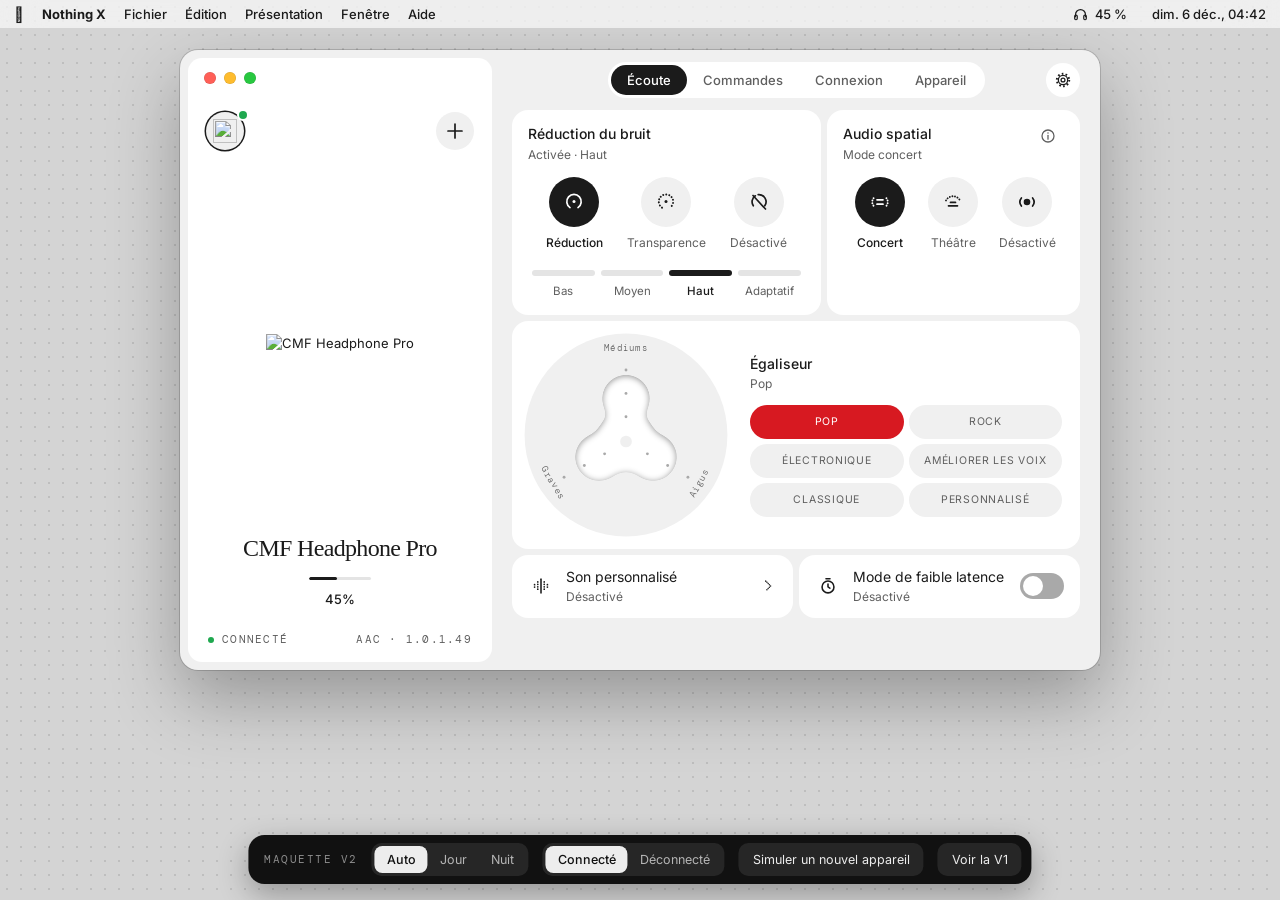
==== maquette/v2.html @ 27f474c6 "Maquettes de Nothing X pour Mac et sonde Bluetooth en lecture seule Deux maquettes interactives (V1 " ====
<!doctype html>
<html lang="fr" data-theme="light">
<head>
<meta charset="utf-8">
<meta name="viewport" content="width=device-width, initial-scale=1">
<title>Nothing X pour Mac · maquette V2</title>
<link rel="preconnect" href="https://fonts.googleapis.com">
<link rel="preconnect" href="https://fonts.gstatic.com" crossorigin>
<link href="https://fonts.googleapis.com/css2?family=DM+Mono:wght@300;400&family=Doto:wght@600;800&family=Inter:wght@400;500;600&family=Old+Standard+TT&display=swap" rel="stylesheet">
<link rel="stylesheet" href="style.css?v=4">
<link rel="stylesheet" href="v2.css?v=4">
</head>
<body>

<div class="menubar">
  <div class="mb-left">
    <span class="mb-apple">&#63743;</span>
    <b>Nothing X</b><span>Fichier</span><span>Édition</span><span>Présentation</span><span>Fenêtre</span><span>Aide</span>
  </div>
  <div class="mb-right">
    <button class="mb-item" id="mbItem" data-act="pop" aria-label="Nothing X dans la barre des menus"></button>
    <span id="mbClock"></span>
  </div>
</div>

<div class="scene">
  <div class="window v2" id="win">
    <aside class="panel">
      <div class="lights"><i></i><i></i><i></i></div>
      <div class="stage" id="stage"></div>
    </aside>
    <section class="main">
      <header class="toolbar" id="toolbar"></header>
      <div class="content" id="content"></div>
    </section>
    <div id="menu"></div>
    <div id="modal"></div>
  </div>
</div>

<div id="popover"></div>
<div id="hud"></div>

<div class="mockbar" id="mockbar"></div>

<script src="shared.js?v=4"></script>
<script src="v2.js?v=4"></script>
</body>
</html>
---- maquette/style.css ----
/* Nothing X pour Mac — maquette
   Jetons relevés sur les captures de l'app mobile (mode jour) ; le mode nuit en est dérivé. */

:root {
  --bg: #F0F0F0;
  --surface: #FFFFFF;
  --well: #F0F0F0;
  --text: #1B1B1B;
  --text2: #5F5F5F;
  --text3: #A9A9A9;
  --track: #E4E4E4;
  --inv: #1B1B1B;
  --on-inv: #FFFFFF;
  --red: #D71921;
  --green: #1FA84F;
  --scrim: rgba(0, 0, 0, .42);
  --blob: #F6F6F6;
  --blob-shadow: rgba(0, 0, 0, .42);
  --desk: #D4D4D4;
  --desk-dot: rgba(0, 0, 0, .10);
  --win-edge: rgba(0, 0, 0, .16);
  --bar: rgba(255, 255, 255, .62);

  --serif: "Old Standard TT", "Bodoni 72", Didot, Georgia, serif;
  --sans: Inter, -apple-system, "Helvetica Neue", sans-serif;
  --mono: "DM Mono", "SF Mono", Menlo, monospace;
  --dot: Doto, "DM Mono", monospace;
}

[data-theme="dark"] {
  --bg: #000000;
  --surface: #1B1B1B;
  --well: #2C2C2C;
  --text: #FFFFFF;
  --text2: #A3A3A3;
  --text3: #5E5E5E;
  --track: #343434;
  --inv: #FFFFFF;
  --on-inv: #000000;
  --scrim: rgba(0, 0, 0, .62);
  --blob: #333333;
  --blob-shadow: rgba(0, 0, 0, .85);
  --desk: #242426;
  --desk-dot: rgba(255, 255, 255, .07);
  --win-edge: rgba(255, 255, 255, .14);
  --bar: rgba(30, 30, 32, .7);
}

* { box-sizing: border-box; margin: 0; }
html, body { height: 100%; }
body {
  font: 400 14px/1.4 var(--sans);
  color: var(--text);
  background: var(--desk) radial-gradient(var(--desk-dot) 1px, transparent 1.4px) 0 0 / 14px 14px;
  overflow: hidden;
  -webkit-font-smoothing: antialiased;
}
button { font: inherit; color: inherit; background: none; border: 0; padding: 0; cursor: pointer; text-align: inherit; }
button:focus-visible { outline: 2px solid var(--red); outline-offset: 2px; }
svg { display: block; }
.ic { width: 24px; height: 24px; fill: none; stroke: currentColor; stroke-width: 1.7; stroke-linecap: round; stroke-linejoin: round; }
.ic .f { fill: currentColor; stroke: none; }
.serif { font-family: var(--serif); font-weight: 400; letter-spacing: -.028em; }

/* ---------- Bureau ---------- */
.menubar {
  position: fixed; inset: 0 0 auto 0; height: 28px; z-index: 30;
  display: flex; justify-content: space-between; align-items: center; padding: 0 14px;
  font: 500 13px/1 -apple-system, var(--sans);
  background: var(--bar); backdrop-filter: blur(20px);
}
.mb-left, .mb-right { display: flex; align-items: center; gap: 18px; }
.mb-left b { font-weight: 700; }
.mb-apple { font-size: 15px; }
.mb-item { display: flex; align-items: center; gap: 6px; height: 22px; padding: 0 7px; border-radius: 5px; font-variant-numeric: tabular-nums; }
.mb-item.open, .mb-item:hover { background: rgba(128, 128, 128, .28); }
.mb-item svg { width: 17px; height: 17px; }
.mb-item.off { opacity: .45; }

.scene { position: fixed; inset: 28px 0 76px 0; display: flex; align-items: flex-start; justify-content: center; padding-top: 22px; }

.window {
  position: relative; flex: none; width: 1060px; height: 744px;
  display: grid; grid-template-columns: 400px 1fr;
  background: var(--bg); border-radius: 14px; overflow: hidden;
  box-shadow: 0 0 0 1px var(--win-edge), 0 28px 70px rgba(0, 0, 0, .30);
  transform-origin: top center;
}
.lights { position: absolute; top: 18px; left: 18px; display: flex; gap: 8px; z-index: 20; }
.lights i { width: 12px; height: 12px; border-radius: 50%; background: #FF5F57; box-shadow: inset 0 0 0 .5px rgba(0, 0, 0, .15); }
.lights i:nth-child(2) { background: #FEBC2E; }
.lights i:nth-child(3) { background: #28C840; }

/* ---------- Scène (colonne appareil) ---------- */
.stage { display: flex; flex-direction: column; padding: 58px 22px 22px 28px; min-height: 0; }
.stage h1 { font-size: 30px; line-height: 1.1; }
.rail { display: flex; align-items: center; gap: 12px; margin-top: 18px; }
.avatar { position: relative; width: 44px; height: 44px; border-radius: 50%; background: var(--surface); display: grid; place-items: center; }
.avatar img { width: 28px; height: 28px; object-fit: contain; }
.avatar.sel { box-shadow: 0 0 0 1.5px var(--text); }
.avatar::after { content: ""; position: absolute; top: -1px; right: -3px; width: 8px; height: 8px; border-radius: 50%; background: var(--text3); box-shadow: 0 0 0 2px var(--bg); }
.avatar.live::after { background: var(--green); }
.circ { width: 44px; height: 44px; border-radius: 50%; background: var(--surface); display: grid; place-items: center; flex: none; }
.circ:hover { background: color-mix(in srgb, var(--surface) 88%, var(--text)); }
.rail .circ { margin-left: auto; }

.hero { flex: 1; min-height: 0; display: grid; place-items: center; position: relative; }
[data-theme="dark"] .hero::before { content: ""; position: absolute; inset: 6% 0; background: radial-gradient(closest-side, rgba(255, 255, 255, .09), transparent 72%); }
.hero img { position: relative; max-width: 290px; max-height: 300px; object-fit: contain; animation: rise .35s ease both; }
.hero img.side { max-height: 270px; }
.hero img.tall { max-height: 330px; }
.dev-name { text-align: center; font-size: 27px; line-height: 1.15; }
.batt { display: flex; flex-direction: column; align-items: center; gap: 10px; margin-top: 18px; min-height: 40px; font-size: 13px; font-weight: 500; }
.batt-bar { width: 62px; height: 3px; border-radius: 2px; background: var(--track); overflow: hidden; }
.batt-bar i { display: block; height: 100%; background: var(--text); border-radius: 2px; }
.batt-multi { display: flex; gap: 22px; }
.batt-multi div { display: flex; flex-direction: column; align-items: center; gap: 8px; }
.batt-multi small { font: 400 10.5px var(--mono); letter-spacing: .1em; text-transform: uppercase; color: var(--text2); }
.stage-foot { display: flex; justify-content: space-between; align-items: center; margin-top: 26px; padding-right: 6px; font: 400 11px var(--mono); letter-spacing: .12em; text-transform: uppercase; color: var(--text2); }
.stage-foot .st { display: flex; align-items: center; gap: 8px; }
.stage-foot .st::before { content: ""; width: 6px; height: 6px; border-radius: 50%; background: var(--text3); }
.stage-foot .st.live::before { background: var(--green); }

/* ---------- Volet de droite ---------- */
.pane { overflow-y: auto; padding: 0 28px 22px 6px; min-height: 0; scrollbar-width: none; }
.pane::-webkit-scrollbar { display: none; }
.pane-top { height: 68px; display: flex; align-items: flex-end; justify-content: space-between; padding-bottom: 12px; }
.pane-top .back { width: 44px; height: 44px; display: grid; place-items: center; margin-left: -10px; border-radius: 50%; }
.pane-top .back:hover { background: var(--surface); }
.pane-in { animation: none; }
.pane-in.enter { animation: rise .26s ease both; }
@keyframes rise { from { opacity: 0; transform: translateY(8px); } }

.page { max-width: 560px; }
.page > h2 { font-size: 34px; line-height: 1.12; margin: 2px 0 20px; }
.page > .lede { color: var(--text2); font-size: 15px; line-height: 1.55; margin: -6px 0 22px; max-width: 46ch; }
.sect { font-size: 13.5px; font-weight: 500; margin: 24px 0 10px 6px; }
.note { color: var(--text2); font-size: 12.5px; line-height: 1.5; margin: 10px 6px 16px; }

.card { background: var(--surface); border-radius: 20px; padding: 16px 20px 18px; }
.card + .card, .card + .tiles { margin-top: 6px; }
.card-head { display: flex; justify-content: space-between; align-items: flex-start; }
.card h3 { font-size: 16px; font-weight: 500; }
.card-head p { color: var(--text2); font-size: 13px; margin-top: 3px; }
.more { width: 32px; height: 24px; display: grid; place-items: center; border-radius: 12px; }
.more:hover { background: var(--well); }

.modes { display: grid; grid-template-columns: repeat(3, 1fr); margin-top: 14px; }
.mode { display: flex; flex-direction: column; align-items: center; gap: 10px; font-size: 13px; color: var(--text2); }
.mode-dot { width: 62px; height: 62px; border-radius: 50%; background: var(--well); color: var(--text); display: grid; place-items: center; transition: background .18s, color .18s; }
.mode.on { color: var(--text); font-weight: 500; }
.mode.on .mode-dot { background: var(--inv); color: var(--on-inv); }
.mode:not(.on):hover .mode-dot { background: var(--track); }

.levels { display: grid; grid-template-columns: repeat(4, 1fr); gap: 8px; margin: 16px 28px 0; transition: opacity .2s; }
.levels.idle { opacity: .28; pointer-events: none; }
.lvl { display: flex; flex-direction: column; align-items: center; gap: 9px; font-size: 12.5px; color: var(--text2); padding-top: 4px; }
.lvl i { width: 100%; height: 6px; border-radius: 3px; background: var(--track); transition: background .18s; }
.lvl.on { color: var(--text); font-weight: 500; }
.lvl.on i { background: var(--inv); }

.tiles { display: grid; grid-template-columns: repeat(4, 1fr); gap: 6px; }
.tile { background: var(--surface); border-radius: 20px; padding: 16px 16px 14px; height: 116px; display: flex; flex-direction: column; align-items: flex-start; }
button.tile:hover { background: color-mix(in srgb, var(--surface) 93%, var(--text)); }
.tile b { font-size: 14.5px; font-weight: 500; line-height: 1.25; }
.tile span { color: var(--text2); font-size: 12.5px; margin-top: 2px; }
.tile .foot { margin-top: auto; }

/* Listes groupées : rangées séparées de 2 px, seuls les coins extérieurs sont arrondis */
.group { display: flex; flex-direction: column; gap: 2px; }
.row { background: var(--surface); min-height: 58px; padding: 14px 20px; display: flex; align-items: center; gap: 16px; border-radius: 4px; width: 100%; }
.row:first-child { border-top-left-radius: 20px; border-top-right-radius: 20px; }
.row:last-child { border-bottom-left-radius: 20px; border-bottom-right-radius: 20px; }
button.row:hover { background: color-mix(in srgb, var(--surface) 94%, var(--text)); }
.row-ic { width: 26px; display: grid; place-items: center; flex: none; }
.row-main { flex: 1; display: flex; flex-direction: column; gap: 2px; min-width: 0; }
.row-t { font-size: 15.5px; }
.row-s { font-size: 13px; color: var(--text2); }
.row-v { font-size: 13.5px; color: var(--text2); font-variant-numeric: tabular-nums; }
.row.danger { color: var(--red); font-weight: 500; }
.row.dim { color: var(--text3); }
.row.sub .row-t { font-size: 14.5px; color: var(--text2); }
.chev { color: var(--text); flex: none; }
.chev svg { width: 18px; height: 18px; }
.bubble { width: 50px; height: 50px; border-radius: 50%; background: var(--well); display: grid; place-items: center; flex: none; }

.tog { width: 44px; height: 26px; border-radius: 13px; background: var(--text3); position: relative; flex: none; transition: background .2s; }
.tog::after { content: ""; position: absolute; top: 3px; left: 3px; width: 20px; height: 20px; border-radius: 50%; background: #fff; transition: transform .2s; }
.tog.on { background: var(--inv); }
.tog.on::after { transform: translateX(18px); background: var(--on-inv); }
.check { width: 22px; height: 22px; border-radius: 5px; border: 1.5px solid var(--text3); display: grid; place-items: center; flex: none; color: transparent; }
.check.on { background: var(--inv); border-color: var(--inv); color: var(--on-inv); }
.check svg { width: 14px; height: 14px; stroke-width: 2.4; }
.radio { width: 22px; height: 22px; border-radius: 50%; border: 1.5px solid var(--text3); flex: none; }
.radio.on { border: 0; background: radial-gradient(circle, var(--on-inv) 0 3.5px, var(--inv) 4.2px); }

.pill { height: 52px; border-radius: 26px; padding: 0 28px; display: inline-flex; align-items: center; justify-content: center; font-size: 15.5px; font-weight: 500; background: var(--surface); }
.pill.dark { background: var(--inv); color: var(--on-inv); }
.pill.red { background: var(--red); color: #fff; }
.pill.wide { width: 100%; }
.pill:hover { filter: brightness(.94); }
[data-theme="dark"] .pill:hover { filter: brightness(1.12); }

/* ---------- Égaliseur ---------- */
.eq-wrap { display: flex; flex-direction: column; align-items: center; }
#eqsvg { width: 318px; height: 318px; touch-action: none; }
#eqsvg .disc { fill: var(--surface); }
#eqsvg .axis-dot { fill: var(--text3); }
#eqsvg text { font: 300 12px var(--mono); letter-spacing: .14em; fill: var(--text2); text-anchor: middle; }
#eqsvg .lobe { fill: var(--blob); transition: transform .5s cubic-bezier(.3, .8, .2, 1); }
#eqsvg.drag .lobe, #eqsvg.drag .handle { transition: none; }
#eqsvg .handle { fill: var(--text); cursor: grab; transition: transform .5s cubic-bezier(.3, .8, .2, 1), opacity .2s; }
#eqsvg:not(.custom) .handle { opacity: 0; pointer-events: none; }
#eqsvg .core { fill: var(--track); opacity: .6; }
.presets { display: grid; grid-template-columns: repeat(3, 1fr); gap: 6px; width: 100%; margin-top: 22px; }
.preset { height: 46px; border-radius: 23px; background: var(--surface); color: var(--text2); font-size: 12px; letter-spacing: .09em; text-transform: uppercase; text-align: center; transition: background .18s, color .18s; }
.preset.on { background: var(--red); color: #fff; }

/* ---------- Superpositions ---------- */
#overlay:empty, #modal:empty, #popover:empty, #hud:empty { display: none; }
#overlay { position: absolute; inset: 0; background: var(--bg); z-index: 10; padding: 58px 28px 26px; display: flex; flex-direction: column; animation: rise .25s ease both; }
#overlay h2 { font-size: 34px; margin: 14px 0 12px; }
#overlay .lede { color: var(--text2); font-size: 15px; max-width: 44ch; }
.scan { flex: 1; display: grid; place-items: center; min-height: 0; }
.scan svg { width: 330px; height: 330px; }
.scan line { stroke-width: 1.3; transform-origin: 165px 165px; }
.scan .l1 { stroke: var(--text); animation: spin 5s linear infinite; }
.scan .l2 { stroke: var(--text3); animation: spin 8s linear infinite reverse; }
.scan .l3 { stroke: var(--text3); animation: spin 13s linear infinite; }
@keyframes spin { to { transform: rotate(360deg); } }
.found { display: flex; flex-direction: column; align-items: center; gap: 6px; animation: rise .4s ease both; }
.found img { height: 190px; margin-bottom: 14px; }
.found h3 { font-size: 28px; }
.found p { color: var(--text2); margin-bottom: 18px; }
.found .pill { min-width: 240px; }
.ov-foot { display: flex; align-items: center; justify-content: space-between; }
.ov-foot p { color: var(--text2); }
.ov-foot p button { color: var(--text); font-weight: 500; }
.circ.big { width: 56px; height: 56px; }

#modal { position: absolute; inset: 0; z-index: 15; background: var(--scrim); display: grid; place-items: center; animation: fade .2s ease both; }
@keyframes fade { from { opacity: 0; } }
.dialog { width: 430px; background: var(--bg); border-radius: 26px; padding: 30px 28px 24px; text-align: center; animation: rise .25s ease both; }
.dialog h3 { font-size: 18px; font-weight: 500; }
.dialog p { color: var(--text2); font-size: 15px; line-height: 1.55; margin: 14px 0 22px; }
.dialog .btns { display: flex; gap: 8px; }
.dialog .btns .pill { flex: 1; }
.dialog .art { width: 300px; margin: 0 auto 18px; color: var(--text2); }
.guide { width: 780px; height: 610px; padding: 0; display: flex; flex-direction: column; overflow: hidden; }
.guide-head { display: flex; align-items: center; justify-content: center; position: relative; height: 68px; flex: none; }
.guide-head button { position: absolute; right: 20px; top: 18px; width: 34px; height: 34px; display: grid; place-items: center; border-radius: 50%; }
.guide-head button:hover { background: var(--surface); }
.tabs { display: grid; grid-template-columns: 1fr 1fr; flex: none; border-bottom: 1px solid var(--track); }
.tab { height: 44px; text-align: center; font-size: 15px; color: var(--text2); border-bottom: 2px solid transparent; margin-bottom: -1px; }
.tab.on { color: var(--text); font-weight: 500; border-color: var(--text); }
.catalog { display: grid; grid-template-columns: repeat(4, 1fr); gap: 6px; padding: 6px 20px 20px; overflow-y: auto; align-content: start; }
.prod { background: var(--surface); border-radius: 16px; padding: 18px 10px 14px; display: flex; flex-direction: column; align-items: center; gap: 12px; font-size: 13.5px; }
.prod img { height: 108px; max-width: 120px; object-fit: contain; }

/* ---------- Barre des menus : fenêtre flottante ---------- */
#popover { position: fixed; top: 34px; right: 14px; width: 364px; z-index: 40; background: var(--bg); border-radius: 22px; padding: 8px; box-shadow: 0 0 0 1px var(--win-edge), 0 20px 50px rgba(0, 0, 0, .28); animation: rise .18s ease both; }
.pop-head { display: flex; align-items: center; gap: 14px; padding: 10px 12px 14px; }
.pop-head img { width: 54px; height: 54px; object-fit: contain; }
.pop-head b { display: block; white-space: nowrap; font: 400 19px/1.1 var(--serif); letter-spacing: -.02em; }
.pop-head small { display: block; margin-top: 5px; font: 400 10.5px var(--mono); letter-spacing: .12em; text-transform: uppercase; color: var(--text2); }
.pop-head .pct { margin-left: auto; font: 800 24px/1 var(--dot); }
#popover .card { padding: 14px 12px 16px; border-radius: 16px; }
#popover .card h3 { font-size: 13.5px; padding-left: 4px; }
#popover .modes { margin-top: 12px; }
#popover .mode { font-size: 11px; gap: 7px; white-space: nowrap; }
#popover .mode-dot { width: 50px; height: 50px; }
#popover .levels { margin: 14px 8px 0; }
#popover .lvl { font-size: 11px; }
.pop-open { width: 100%; height: 42px; margin-top: 6px; border-radius: 16px; background: var(--surface); text-align: center; font-size: 13.5px; font-weight: 500; }
.pop-off { padding: 6px 14px 14px; color: var(--text2); font-size: 13px; }

/* ---------- Carte d'appairage, façon AirPods ---------- */
#hud { position: fixed; top: 40px; right: 14px; width: 316px; z-index: 45; background: var(--bg); border-radius: 26px; padding: 20px 20px 18px; text-align: center; box-shadow: 0 0 0 1px var(--win-edge), 0 24px 60px rgba(0, 0, 0, .32); animation: drop .45s cubic-bezier(.2, .9, .3, 1.1) both; }
@keyframes drop { from { opacity: 0; transform: translateY(-24px) scale(.96); } }
#hud .eyebrow { font: 400 10.5px var(--mono); letter-spacing: .16em; text-transform: uppercase; color: var(--text2); display: flex; align-items: center; justify-content: center; gap: 8px; }
#hud .eyebrow::before { content: ""; width: 6px; height: 6px; border-radius: 50%; background: var(--red); }
#hud .eyebrow.ok::before { background: var(--green); }
#hud img { height: 150px; margin: 16px auto 12px; display: block; }
#hud h3 { font-size: 25px; }
#hud .pct { font: 800 34px/1 var(--dot); margin: 12px 0 2px; }
#hud p { color: var(--text2); font-size: 13px; margin: 6px 0 14px; }
#hud .btns { display: flex; gap: 6px; }
#hud .pill { flex: 1; height: 44px; font-size: 14px; padding: 0 12px; }

/* ---------- Commandes de la maquette (hors application) ---------- */
.mockbar { position: fixed; left: 50%; bottom: 16px; transform: translateX(-50%); z-index: 50; display: flex; align-items: center; gap: 14px; padding: 8px 10px 8px 16px; border-radius: 16px; background: #111; color: #EDEDED; font: 400 12.5px var(--sans); box-shadow: 0 10px 30px rgba(0, 0, 0, .3); white-space: nowrap; }
.mockbar > span { font: 400 10.5px var(--mono); letter-spacing: .14em; text-transform: uppercase; color: #8C8C8C; }
.seg { display: flex; background: #262626; border-radius: 10px; padding: 3px; }
.seg button { padding: 6px 12px; border-radius: 8px; color: #B5B5B5; }
.seg button.on { background: #EDEDED; color: #111; font-weight: 500; }
.mockbar > button { padding: 9px 14px; border-radius: 10px; background: #262626; }
.mockbar > button:hover { background: #333; }

@media (prefers-reduced-motion: reduce) {
  *, *::before, *::after { animation-duration: .01ms !important; transition-duration: .01ms !important; }
  .scan line { animation: none; }
}

/* ---------- Compléments de pages ---------- */
.sect.first { margin-top: 0; }
.gap { height: 16px; }
.row.tall { min-height: 78px; }
.row.tall .row-ic { width: 50px; }
.row.perm { align-items: flex-start; }
.row.perm .row-t { font-size: 14px; line-height: 1.5; }
.row.perm .link { display: inline-block; margin-top: 8px; color: var(--text); font-weight: 500; font-size: 14px; }
.info-note { display: flex; gap: 14px; align-items: center; margin: 18px 0; padding: 14px 18px; border: 1px solid var(--track); border-radius: 20px; color: var(--text2); font-size: 12.5px; line-height: 1.5; }
.info-note svg { flex: none; color: var(--text); }
.find { padding-top: 8px; }

.offline { min-height: 560px; display: flex; flex-direction: column; justify-content: center; max-width: 440px; }
.offline h2 { font-size: 34px; line-height: 1.12; }
.offline .lede { color: var(--text2); font-size: 15px; line-height: 1.55; margin: 14px 0 28px; }
.off-actions { display: flex; gap: 8px; align-items: center; }
.off-actions .pill { flex: 1; height: 56px; border-radius: 28px; }

.card.fw { padding: 22px 24px 24px; }
.card.fw img { height: 58px; margin-bottom: 18px; }
.card.fw .size { color: var(--text2); margin-top: 2px; }
.card.fw .state { font-size: 12px; color: var(--text2); margin: 8px 0 18px; }
.card.fw .body, .card.fw ol { color: var(--text2); font-size: 14.5px; line-height: 1.6; }
.card.fw ol { padding-left: 20px; margin-top: 10px; }
.progress { height: 3px; border-radius: 2px; background: var(--track); margin-top: 18px; overflow: hidden; }
.progress i { display: block; height: 100%; background: var(--text); }
.progress.run i { animation: fill 2s ease-in-out both; }
@keyframes fill { from { width: 0; } to { width: 100%; } }
.pill:disabled { opacity: .5; cursor: default; }

.sws { display: flex; gap: 12px; padding-right: 4px; }
.sw { width: 20px; height: 20px; border-radius: 50%; background: var(--c); box-shadow: inset 0 0 0 1px rgba(128, 128, 128, .45); }
.sw.on { outline: 1.5px solid var(--text); outline-offset: 3px; }
#hud img, .found img { max-width: 240px; object-fit: contain; }

.mockbar a { color: #EDEDED; text-decoration: none; padding: 9px 14px; border-radius: 10px; background: #262626; }
.mockbar a:hover { background: #333; }
---- maquette/v2.css ----
/* Nothing X pour Mac — V2 : même direction artistique, disposition macOS.
   S'ajoute à style.css (jetons et composants communs). */

.v2 { --blob: #FFFFFF; }
[data-theme="dark"] .v2 { --blob: #3F3F3F; }

.window.v2 { width: 920px; height: 620px; grid-template-columns: 312px 1fr; border-radius: 18px; font-size: 13px; }
.v2 .lights { top: 22px; left: 24px; }

/* ---------- Panneau appareil : colonne flottante, comme les barres latérales de macOS ---------- */
.panel { margin: 8px 0 8px 8px; border-radius: 14px; background: var(--surface); display: flex; min-height: 0; }
.v2 .stage { flex: 1; padding: 54px 18px 16px; }
.v2 .rail { margin-top: 0; gap: 10px; }
.v2 .avatar, .v2 .rail .circ { width: 38px; height: 38px; background: var(--well); }
.v2 .avatar img { width: 24px; height: 24px; }
.v2 .avatar::after { box-shadow: 0 0 0 2px var(--surface); }
.v2 .hero img { max-height: 248px; max-width: 232px; }
.v2 .hero img.side { max-height: 236px; }
.v2 .dev-name { font-size: 24px; }
.v2 .batt { margin-top: 14px; }
.v2 .stage-foot { margin-top: 16px; padding: 0 2px; font-size: 10.5px; }

/* ---------- Barre d'outils et onglets ---------- */
.main { display: flex; flex-direction: column; min-width: 0; min-height: 0; }
.toolbar { height: 60px; flex: none; display: grid; grid-template-columns: 34px 1fr 34px; align-items: center; padding: 0 20px; }
.tabs2 { grid-column: 2; justify-self: center; display: flex; padding: 3px; border-radius: 19px; background: var(--surface); }
.tabs2 button { height: 30px; padding: 0 16px; border-radius: 15px; font-size: 13px; font-weight: 500; color: var(--text2); transition: background .15s, color .15s; }
.tabs2 button:hover:not(.on):not(:disabled) { color: var(--text); }
.tabs2 button.on { background: var(--inv); color: var(--on-inv); }
.tabs2 button:disabled { opacity: .35; cursor: default; }
.tool { grid-column: 3; width: 34px; height: 34px; border-radius: 50%; background: var(--surface); display: grid; place-items: center; }
.tool svg { width: 18px; height: 18px; }
.content { flex: 1; min-height: 0; overflow-y: auto; padding: 0 20px 20px; scrollbar-width: none; }
.content::-webkit-scrollbar { display: none; }
.content.enter > * { animation: rise .22s ease both; }

/* ---------- Composants, en densité bureau ---------- */
.v2 .card { border-radius: 16px; padding: 14px 16px 16px; }
.v2 .card h3 { font-size: 14px; }
.v2 .card-head p { font-size: 12px; }
.v2 .modes { margin-top: 14px; }
.v2 .mode { font-size: 12px; gap: 8px; }
.v2 .mode-dot { width: 50px; height: 50px; }
.v2 .levels { margin: 14px 4px 0; gap: 6px; }
.v2 .lvl { font-size: 11.5px; gap: 7px; }
.v2 .more svg { width: 18px; height: 18px; color: var(--text2); }

.duo { display: grid; grid-template-columns: 1.22fr 1fr; gap: 6px; margin-bottom: 6px; }
.duo.solo { grid-template-columns: 1fr; }
.duo.even { grid-template-columns: 1fr 1fr; margin-bottom: 0; }
.v2 .duo .card { margin-top: 0; }

.v2 .card.eqcard { display: grid; grid-template-columns: 208px 1fr; gap: 20px; align-items: center; padding: 10px 18px 10px 10px; margin: 0 0 6px; }
.v2 #eqsvg { width: 208px; height: 208px; }
.v2 #eqsvg .disc { fill: var(--well); }
.v2 #eqsvg text { font-size: 14px; }
.v2 .presets { grid-template-columns: 1fr 1fr; gap: 5px; margin-top: 12px; }
.v2 .preset { height: 34px; border-radius: 17px; font-size: 10.5px; letter-spacing: .07em; background: var(--well); }
.v2 .preset.on { background: var(--red); color: #fff; }

.v2 .card.line { display: flex; align-items: center; gap: 12px; width: 100%; padding: 12px 16px; text-align: left; }
.v2 button.card.line:hover { background: color-mix(in srgb, var(--surface) 94%, var(--text)); }

.v2 .sect { font-size: 12.5px; margin: 18px 0 8px 4px; }
.v2 .sect.first { margin-top: 2px; }
.v2 .row { min-height: 48px; padding: 9px 16px; gap: 12px; }
.v2 .row:first-child { border-top-left-radius: 16px; border-top-right-radius: 16px; }
.v2 .row:last-child { border-bottom-left-radius: 16px; border-bottom-right-radius: 16px; }
.v2 .row-t { font-size: 14px; }
.v2 .row-s { font-size: 12px; }
.v2 .row-v { font-size: 13px; }
.v2 .row-ic svg { width: 22px; height: 22px; }
.v2 .note { font-size: 12px; margin: 8px 4px 0; }
.hint { color: var(--text2); font-size: 12px; margin: 2px 4px 14px; }

.popup { display: inline-flex; align-items: center; gap: 6px; height: 30px; padding: 0 8px 0 13px; border-radius: 15px; background: var(--well); font-size: 13px; flex: none; }
.popup:hover, .btn:hover { background: var(--track); }
.popup svg { width: 14px; height: 14px; color: var(--text2); }
.btn { height: 30px; padding: 0 14px; border-radius: 15px; background: var(--well); font-size: 13px; font-weight: 500; flex: none; }
.btn:disabled { opacity: .5; }
.chips { display: flex; flex-wrap: wrap; gap: 5px; }
.chip { height: 30px; padding: 0 12px; border-radius: 15px; background: var(--well); color: var(--text2); font-size: 12.5px; }
.chip.on { background: var(--inv); color: var(--on-inv); }

.gest { display: grid; grid-template-columns: 1fr 1fr; gap: 2px; }
.gest .g { background: var(--surface); border-radius: 4px; padding: 10px 16px; display: flex; align-items: center; gap: 12px; min-height: 52px; }
.gest .g:nth-last-child(2) { border-bottom-left-radius: 16px; }
.gest .g:last-child { border-bottom-right-radius: 16px; }
.gest b { display: block; font-size: 13.5px; font-weight: 400; }
.gest small { display: block; font-size: 11.5px; color: var(--text2); margin-top: 1px; }
.gest svg { width: 22px; height: 22px; }

#menu:empty { display: none; }
#menu { position: absolute; z-index: 14; min-width: 210px; padding: 5px; border-radius: 14px; background: var(--surface); box-shadow: 0 0 0 1px var(--win-edge), 0 14px 36px rgba(0, 0, 0, .24); animation: rise .14s ease both; }
#menu button { display: flex; align-items: center; gap: 8px; width: 100%; height: 32px; padding: 0 12px 0 8px; border-radius: 9px; font-size: 13px; }
#menu button:hover { background: var(--well); }
#menu svg { width: 14px; height: 14px; stroke-width: 2.2; visibility: hidden; }
#menu .on svg { visibility: visible; }

.v2 .offline { min-height: 480px; max-width: 400px; }
.v2 .offline h2 { font-size: 28px; }

/* ---------- Fenêtres modales ---------- */
.v2 .dialog { border-radius: 22px; }
.dialog.wide { width: 500px; text-align: left; padding: 26px 24px 22px; }
.dialog.wide h2 { font-size: 26px; line-height: 1.15; }
.dialog.wide > p { margin: 10px 0 18px; font-size: 13.5px; }
.dialog.wide .pill { height: 44px; font-size: 14px; }
.dialog .foot { display: flex; justify-content: flex-end; gap: 8px; margin-top: 18px; }
.dialog .foot .pill { min-width: 120px; }
.v2 .scan svg { width: 220px; height: 220px; }
.v2 .scan line { transform-origin: 165px 165px; }
.v2 .scan { min-height: 240px; }
.v2 .found img { height: 150px; }
.seg2 { display: flex; padding: 2px; border-radius: 15px; background: var(--well); }
.seg2 button { height: 26px; padding: 0 12px; border-radius: 13px; font-size: 12.5px; color: var(--text2); }
.seg2 button.on { background: var(--inv); color: var(--on-inv); font-weight: 500; }
kbd { display: inline-grid; place-items: center; min-width: 22px; height: 22px; padding: 0 5px; margin-left: 3px; border-radius: 6px; background: var(--well); font: 500 12px var(--sans); }

/* ---------- Barre des menus enrichie ---------- */
.pop2 .card { padding: 12px 12px 14px; }
.pop2 .card.inline { display: flex; align-items: center; justify-content: space-between; gap: 10px; padding: 10px 10px 10px 16px; }
.pop2 .card.stack h3 { margin-bottom: 10px; }
.pop2 .chip { height: 28px; font-size: 12px; padding: 0 11px; }
.pop-hint { display: flex; align-items: center; justify-content: center; gap: 2px; padding: 10px 0 4px; color: var(--text2); font-size: 11.5px; }
.pop-hint span { margin-left: 8px; }

.mockbar a { color: #EDEDED; text-decoration: none; padding: 9px 14px; border-radius: 10px; background: #262626; }
.mockbar a:hover { background: #333; }
.pop2 .card.inline h3 { white-space: nowrap; }
.pop2 .seg2 button { padding: 0 9px; }
.duo.even.solo { grid-template-columns: 1fr; }

/* Carte brève affichée par le raccourci global de changement de mode */
#hud.toast { width: auto; min-width: 250px; display: flex; align-items: center; gap: 14px; padding: 14px 20px 14px 14px; text-align: left; border-radius: 22px; }
#hud.toast .mode-dot { width: 46px; height: 46px; background: var(--inv); color: var(--on-inv); flex: none; }
#hud.toast small { display: block; font: 400 10.5px var(--mono); letter-spacing: .12em; text-transform: uppercase; color: var(--text2); }
#hud.toast b { display: block; margin-top: 3px; font-size: 15px; font-weight: 500; }
.dialog.wide .progress { margin: 14px 4px 0; }
.dialog.wide .progress.run i { animation-duration: 2.6s; }
#menu button:focus-visible { outline: none; background: var(--well); }
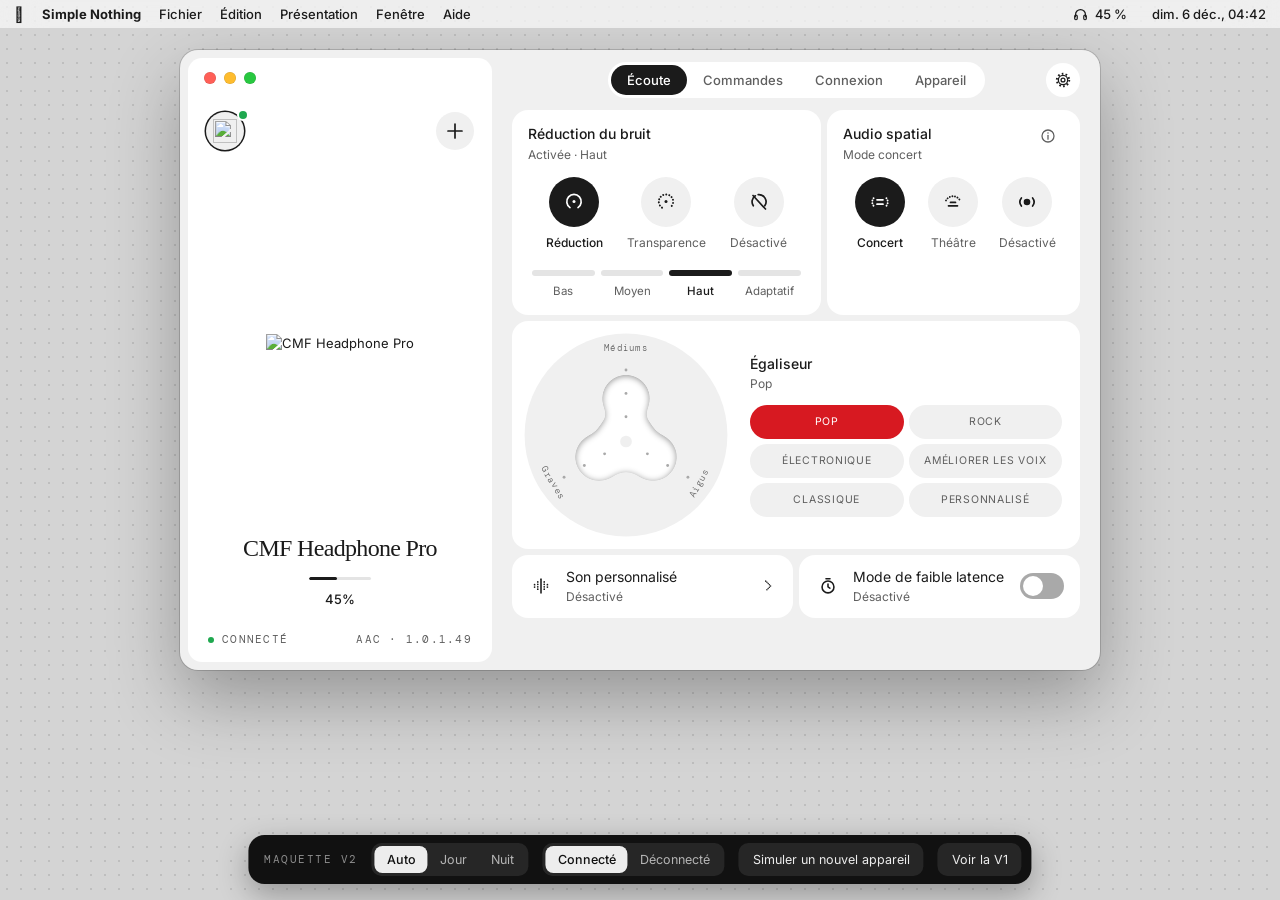
==== commit 22b1e8a8: "L'app s'appelle Simple Nothing Nom, identifiant, dossier des sources, scripts, documentation et maqu" ====
--- a/maquette/v2.html
+++ b/maquette/v2.html
@@ -3,22 +3,22 @@
 <head>
 <meta charset="utf-8">
 <meta name="viewport" content="width=device-width, initial-scale=1">
-<title>Nothing X pour Mac · maquette V2</title>
+<title>Simple Nothing · maquette V2</title>
 <link rel="preconnect" href="https://fonts.googleapis.com">
 <link rel="preconnect" href="https://fonts.gstatic.com" crossorigin>
 <link href="https://fonts.googleapis.com/css2?family=DM+Mono:wght@300;400&family=Doto:wght@600;800&family=Inter:wght@400;500;600&family=Old+Standard+TT&display=swap" rel="stylesheet">
-<link rel="stylesheet" href="style.css?v=4">
-<link rel="stylesheet" href="v2.css?v=4">
+<link rel="stylesheet" href="style.css?v=7">
+<link rel="stylesheet" href="v2.css?v=7">
 </head>
 <body>
 
 <div class="menubar">
   <div class="mb-left">
     <span class="mb-apple">&#63743;</span>
-    <b>Nothing X</b><span>Fichier</span><span>Édition</span><span>Présentation</span><span>Fenêtre</span><span>Aide</span>
+    <b>Simple Nothing</b><span>Fichier</span><span>Édition</span><span>Présentation</span><span>Fenêtre</span><span>Aide</span>
   </div>
   <div class="mb-right">
-    <button class="mb-item" id="mbItem" data-act="pop" aria-label="Nothing X dans la barre des menus"></button>
+    <button class="mb-item" id="mbItem" data-act="pop" aria-label="Simple Nothing dans la barre des menus"></button>
     <span id="mbClock"></span>
   </div>
 </div>
@@ -43,7 +43,7 @@
 
 <div class="mockbar" id="mockbar"></div>
 
-<script src="shared.js?v=4"></script>
-<script src="v2.js?v=4"></script>
+<script src="shared.js?v=7"></script>
+<script src="v2.js?v=7"></script>
 </body>
 </html>
--- a/maquette/style.css
+++ b/maquette/style.css
@@ -1,5 +1,11 @@
-/* Nothing X pour Mac — maquette
+/* Simple Nothing — maquette
    Jetons relevés sur les captures de l'app mobile (mode jour) ; le mode nuit en est dérivé. */
+
+/* Polices de Nothing : utilisées si elles ont été copiées dans assets/fonts/ (hors dépôt),
+   sinon les polices de remplacement prennent le relais. La plage de graisses évite le faux gras. */
+@font-face { font-family: "N Headline"; src: url(assets/fonts/NType82-Regular.otf); font-weight: 100 900; }
+@font-face { font-family: "N Mono"; src: url(assets/fonts/LetteraMono-LL.otf); font-weight: 100 900; }
+@font-face { font-family: "N Dot"; src: url(assets/fonts/NDot-55.otf); font-weight: 100 900; }
 
 :root {
   --bg: #F0F0F0;
@@ -21,10 +27,10 @@
   --win-edge: rgba(0, 0, 0, .16);
   --bar: rgba(255, 255, 255, .62);
 
-  --serif: "Old Standard TT", "Bodoni 72", Didot, Georgia, serif;
+  --serif: "N Headline", "Old Standard TT", "Bodoni 72", Didot, Georgia, serif;
   --sans: Inter, -apple-system, "Helvetica Neue", sans-serif;
-  --mono: "DM Mono", "SF Mono", Menlo, monospace;
-  --dot: Doto, "DM Mono", monospace;
+  --mono: "N Mono", "DM Mono", "SF Mono", Menlo, monospace;
+  --dot: "N Dot", Doto, "DM Mono", monospace;
 }
 
 [data-theme="dark"] {
--- a/maquette/v2.css
+++ b/maquette/v2.css
@@ -1,4 +1,4 @@
-/* Nothing X pour Mac — V2 : même direction artistique, disposition macOS.
+/* Simple Nothing — V2 : même direction artistique, disposition macOS.
    S'ajoute à style.css (jetons et composants communs). */
 
 .v2 { --blob: #FFFFFF; }
